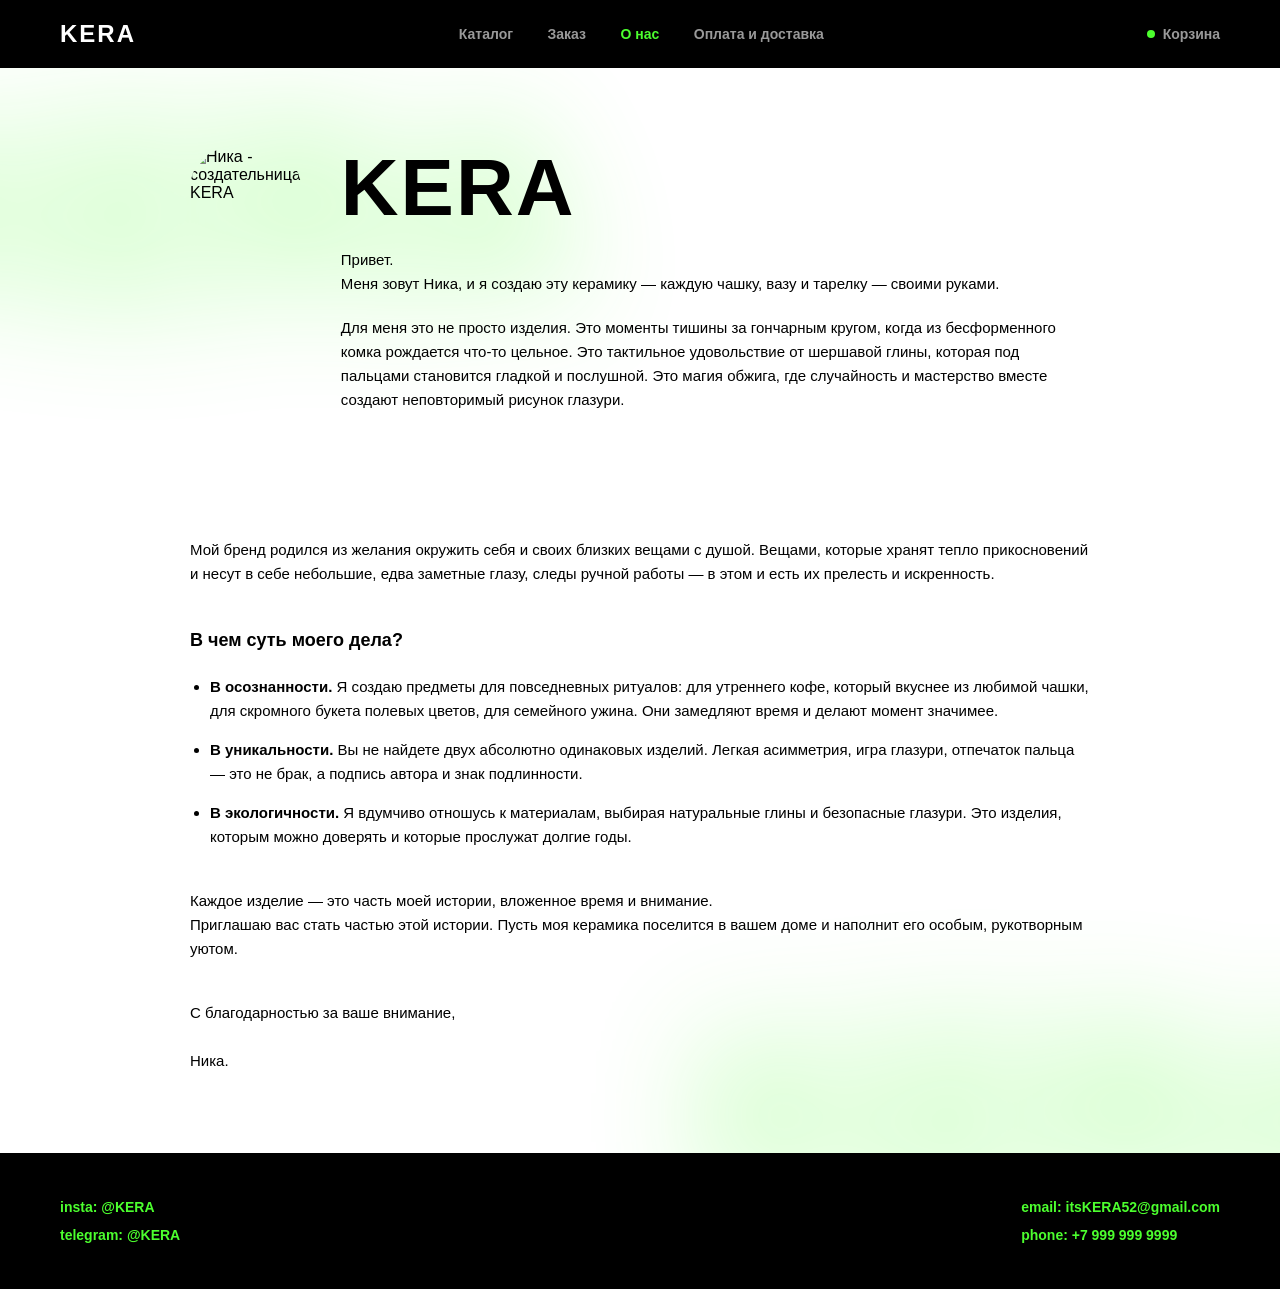
==== about.html @ 1e955043 "Add files via upload" ====
<!DOCTYPE html>
<html lang="ru">
<head>
    <meta charset="UTF-8">
    <meta name="viewport" content="width=device-width, initial-scale=1.0">
    <title>KERA — О нас</title>
    <link rel="stylesheet" href="style.css">
</head>
<body class="page-about">
    <header class="header-black">
        <a href="index.html" class="logo" style="color: white; text-decoration: none;">KERA</a>
        <nav>
            <a href="catalog.html">Каталог</a>
            <a href="order.html">Заказ</a>
            <a href="about.html" class="active" style="color: #4CFF2E;">О нас</a>
            <a href="delivery.html">Оплата и доставка</a>
        </nav>
        <div class="cart">
            <span class="cart-dot"></span> Корзина
        </div>
    </header>

    <main class="about-main">
        <div class="about-bg-blur">KERA</div>
        <div class="about-bg-blur blur-bottom">KERA</div>

        <div class="about-container">
            <div class="about-top">
                <img src="images/nika.jpg" alt="Ника - создательница KERA" class="about-photo">
                <div class="about-intro">
                    <h1 class="about-title">KERA</h1>
                    <p>Привет.<br>Меня зовут Ника, и я создаю эту керамику — каждую чашку, вазу и тарелку — своими руками.</p>
                    <p>Для меня это не просто изделия. Это моменты тишины за гончарным кругом, когда из бесформенного комка рождается что-то цельное. Это тактильное удовольствие от шершавой глины, которая под пальцами становится гладкой и послушной. Это магия обжига, где случайность и мастерство вместе создают неповторимый рисунок глазури.</p>
                </div>
            </div>

            <div class="about-text-block">
                <p>Мой бренд родился из желания окружить себя и своих близких вещами с душой. Вещами, которые хранят тепло прикосновений и несут в себе небольшие, едва заметные глазу, следы ручной работы — в этом и есть их прелесть и искренность.</p>

                <h3>В чем суть моего дела?</h3>
                <ul>
                    <li><b>В осознанности.</b> Я создаю предметы для повседневных ритуалов: для утреннего кофе, который вкуснее из любимой чашки, для скромного букета полевых цветов, для семейного ужина. Они замедляют время и делают момент значимее.</li>
                    <li><b>В уникальности.</b> Вы не найдете двух абсолютно одинаковых изделий. Легкая асимметрия, игра глазури, отпечаток пальца — это не брак, а подпись автора и знак подлинности.</li>
                    <li><b>В экологичности.</b> Я вдумчиво отношусь к материалам, выбирая натуральные глины и безопасные глазури. Это изделия, которым можно доверять и которые прослужат долгие годы.</li>
                </ul>

                <p>Каждое изделие — это часть моей истории, вложенное время и внимание.<br>
                Приглашаю вас стать частью этой истории. Пусть моя керамика поселится в вашем доме и наполнит его особым, рукотворным уютом.</p>
                
                <p class="signature">С благодарностью за ваше внимание,<br><br>Ника.</p>
            </div>
        </div>
    </main>

    <footer class="footer-black">
        <div class="contacts-left">
            <p>insta: @KERA</p>
            <p>telegram: @KERA</p>
        </div>
        <div class="contacts-right">
            <p>email: itsKERA52@gmail.com</p>
            <p>phone: +7 999 999 9999</p>
        </div>
    </footer>
</body>
</html>
---- style.css ----
/* Общие сбросы */
* {
    margin: 0;
    padding: 0;
    box-sizing: border-box;
}

body {
    font-family: Arial, sans-serif; /* Временно стандартный шрифт */
    background-color: #000;
}

/* --- ШАПКА --- */
.header-black {
    background-color: #000;
    color: #fff;
    display: flex;
    justify-content: space-between;
    align-items: center;
    padding: 20px 60px;
    font-weight: bold;
}

.header-black .logo {
    font-size: 24px;
    letter-spacing: 2px;
}

nav a {
    color: #999;
    text-decoration: none;
    margin: 0 15px;
    font-size: 14px;
    transition: color 0.3s;
}

nav a:hover {
    color: #fff;
}

.cart {
    font-size: 14px;
    color: #999;
    cursor: pointer;
}

/* --- ГЛАВНЫЙ ЭКРАН (Белый) --- */
.hero-white {
    background-color: #fff;
    position: relative;
    padding: 80px 20px;
    display: flex;
    justify-content: center;
    align-items: center;
    overflow: hidden;
    min-height: 60vh;
}

.hero-bg-blur {
    position: absolute;
    font-size: 300px;
    font-weight: 900;
    color: #4CFF2E; /* Тот самый зеленый */
    filter: blur(20px);
    opacity: 0.9;
    z-index: 1;
    top: 50%;
    left: 50%;
    transform: translate(-50%, -50%);
    pointer-events: none;
}

/* Декоративные звездочки */
.star {
    position: absolute;
    font-size: 40px;
    font-weight: bold;
    color: #000;
    z-index: 2;
}
.star-1 { top: 20%; left: 15%; }
.star-2 { top: 15%; right: 20%; }
.star-3 { bottom: 20%; left: 25%; }
.star-4 { bottom: 30%; right: 15%; }

.hero-content {
    position: relative;
    z-index: 3;
    text-align: center;
    max-width: 700px;
}

.hero-content h1 {
    font-size: 60px;
    letter-spacing: 5px;
    margin-bottom: 20px;
}

.hero-content p {
    font-size: 14px;
    line-height: 1.6;
    margin-bottom: 15px;
}

.hero-subtext {
    margin-top: 20px;
    font-size: 12px;
    color: #333;
}

.btn-catalog {
    background-color: #000;
    color: #fff;
    border: none;
    padding: 15px 50px;
    border-radius: 30px;
    font-weight: bold;
    font-size: 14px;
    cursor: pointer;
    margin-top: 30px;
    letter-spacing: 1px;
}

/* --- ХИТ ПРОДАЖ --- */
.featured-black {
    background-color: #000;
    color: #fff;
    display: flex;
    justify-content: space-between;
    align-items: center;
    padding: 80px 60px;
}

.featured-info {
    max-width: 400px;
}

.featured-info h2 {
    font-size: 28px;
    margin-bottom: 15px;
}

.featured-desc {
    font-size: 16px;
    color: #ccc;
    margin-bottom: 30px;
    line-height: 1.4;
}

.featured-price {
    font-size: 32px;
    font-weight: bold;
    margin-bottom: 30px;
}

.btn-add-cart {
    background-color: #4CFF2E; /* Неоновый зеленый из макета */
    color: #fff; /* Или #000, если в макете текст темный */
    border: none;
    padding: 15px 30px;
    border-radius: 30px;
    font-weight: bold;
    cursor: pointer;
    font-size: 14px;
}

.featured-img {
    width: 60%;
}

.featured-img img {
    width: 100%;
    height: auto;
    display: block;
}

/* --- ПОДВАЛ --- */
.footer-black {
    background-color: #000;
    color: #4CFF2E; /* Зеленый текст */
    display: flex;
    justify-content: space-between;
    padding: 40px 60px;
    font-size: 14px;
    font-weight: bold;
    line-height: 2;
}
/* --- СТИЛИ ДЛЯ СТРАНИЦЫ КАТАЛОГА --- */

/* Делаем фон страницы белым, если мы в каталоге */
.page-catalog {
    background-color: #fff;
    color: #000;
}

/* Зеленая точка возле корзины */
.cart {
    display: flex;
    align-items: center;
    gap: 8px;
}
.cart-dot {
    display: inline-block;
    width: 8px;
    height: 8px;
    background-color: #4CFF2E;
    border-radius: 50%;
}

.catalog-container {
    max-width: 1200px;
    margin: 0 auto;
    padding: 60px 20px;
}

/* Меню фильтров */
.catalog-filters {
    display: flex;
    gap: 40px;
    margin-bottom: 60px;
}

.catalog-filters a {
    text-decoration: none;
    color: #000;
    font-size: 14px;
    font-weight: bold;
    letter-spacing: 1px;
}

.catalog-filters a.active {
    color: #4CFF2E; /* Зеленый активный пункт */
}

/* Секции каталога */
.catalog-section {
    margin-bottom: 80px;
}

.section-title {
    color: #4CFF2E;
    font-size: 24px;
    margin-bottom: 30px;
    text-transform: uppercase;
}

/* Сетка товаров */
.products-grid {
    display: grid;
    grid-template-columns: repeat(3, 1fr);
    gap: 30px;
}

.product-card-light {
    display: flex;
    flex-direction: column;
}

.product-card-light img {
    width: 100%;
    aspect-ratio: 1 / 1; /* Делает картинки квадратными */
    object-fit: cover; /* Обрезает фото аккуратно, если пропорции другие */
    border-radius: 40px; /* Сильное скругление как в макете */
    margin-bottom: 20px;
    background-color: #f5f5f5; /* Серый фон на случай прозрачных PNG */
}

.product-bottom {
    display: flex;
    justify-content: space-between;
    align-items: center;
    padding: 0 10px;
}

/* Шрифт цены в стиле техно/киберпанк */
.price-tech {
    font-family: 'Syncopate', sans-serif;
    font-size: 16px;
    font-weight: 700;
    color: #000;
}

/* Кнопка "Добавить" (+) */
.btn-add-plus {
    width: 35px;
    height: 35px;
    background-color: #4CFF2E;
    color: #000;
    border: none;
    border-radius: 50%;
    font-size: 24px;
    font-weight: bold;
    cursor: pointer;
    display: flex;
    justify-content: center;
    align-items: center;
    line-height: 1;
}

/* Кнопка "Уже в корзине" (✔) */
.btn-added {
    width: 35px;
    height: 35px;
    background-color: #000;
    color: #4CFF2E;
    border: none;
    border-radius: 50%;
    font-size: 18px;
    cursor: pointer;
    display: flex;
    justify-content: center;
    align-items: center;
}
/* --- СТИЛИ ДЛЯ СТРАНИЦЫ "О НАС" --- */
.page-about {
    background-color: #fff;
    color: #000;
}

.about-main {
    position: relative;
    overflow: hidden; /* Чтобы размытый фон не вылезал за края */
    padding: 80px 20px;
    min-height: 100vh;
}

/* Размытый фон */
.about-bg-blur {
    position: absolute;
    font-size: 250px;
    font-weight: 900;
    color: #4CFF2E;
    filter: blur(60px);
    opacity: 0.4;
    z-index: 1;
    top: 0;
    left: -10%;
    pointer-events: none;
}

.blur-bottom {
    top: auto;
    bottom: -10%;
    right: -10%;
    left: auto;
}

.about-container {
    max-width: 900px;
    margin: 0 auto;
    position: relative;
    z-index: 2; /* Текст будет поверх размытого фона */
}

/* Верхний блок: фото + текст */
.about-top {
    display: flex;
    gap: 40px;
    align-items: flex-start;
    margin-bottom: 40px;
}

.about-photo {
    width: 350px;
    height: 350px;
    object-fit: cover;
    border-radius: 40px; /* Квадрат со скругленными углами из макета */
}

.about-title {
    font-size: 80px;
    font-weight: 900;
    letter-spacing: 2px;
    margin-bottom: 20px;
    line-height: 1;
}

.about-intro p {
    font-size: 15px;
    line-height: 1.6;
    margin-bottom: 20px;
}

/* Нижний текстовый блок */
.about-text-block {
    font-size: 15px;
    line-height: 1.6;
}

.about-text-block h3 {
    font-size: 18px;
    margin: 40px 0 20px 0;
}

.about-text-block ul {
    margin-bottom: 40px;
    padding-left: 20px;
}

.about-text-block li {
    margin-bottom: 15px;
}

.signature {
    margin-top: 40px;
}
/* --- СТИЛИ ДЛЯ ИНФОРМАЦИОННОЙ СТРАНИЦЫ (Оплата и доставка) --- */
.page-info {
    background-color: #fff;
    color: #000;
}

.info-container {
    max-width: 800px; /* Ограничиваем ширину для удобства чтения */
    margin: 0 auto;
    padding: 80px 20px;
}

.info-section {
    margin-bottom: 80px;
}

.info-title {
    text-align: center;
    font-size: 28px;
    font-weight: 900;
    margin-bottom: 40px;
    letter-spacing: 1px;
}

.info-subtitle {
    color: #4CFF2E; /* Зеленый цвет для подзаголовков */
    font-size: 16px;
    margin-top: 40px;
    margin-bottom: 15px;
    text-transform: uppercase;
}

.info-text {
    font-size: 15px;
    line-height: 1.6;
    margin-bottom: 15px;
}

/* Широкий шрифт для цифр и аббревиатур (как в макете) */
.tech-text {
    font-family: 'Syncopate', sans-serif;
    font-weight: 700;
    font-size: 14px;
}
/* --- СТИЛИ ДЛЯ СТРАНИЦЫ ЗАКАЗА --- */

.order-header-block {
    text-align: center;
    margin-bottom: 60px;
}

.order-subtitle-green {
    color: #4CFF2E;
    font-weight: bold;
    font-size: 16px;
    margin-bottom: 15px;
}

.order-subtitle-bold {
    font-weight: bold;
    font-size: 16px;
    line-height: 1.5;
}

.order-section {
    margin-bottom: 60px;
}

.order-client-type {
    font-size: 24px;
    font-weight: 900;
    margin-bottom: 40px;
    text-transform: uppercase;
}

.order-item {
    margin-bottom: 25px;
}

.order-item-title {
    font-weight: bold;
    font-size: 16px;
    margin-bottom: 10px;
}

/* Стилизация списков с точками */
.order-list {
    list-style-type: disc;
    padding-left: 20px;
    margin-bottom: 15px;
}

.order-list li {
    font-size: 15px;
    line-height: 1.6;
    margin-bottom: 8px;
}

.order-note {
    font-size: 15px;
    line-height: 1.6;
    margin-top: 15px;
}

/* Финальный блок с кнопкой */
.order-action-block {
    text-align: center;
    margin-top: 80px;
    margin-bottom: 40px;
}

.order-action-block p {
    font-weight: bold;
    font-size: 16px;
    line-height: 1.5;
    margin-bottom: 30px;
}

.btn-order-main {
    display: inline-block;
    background-color: #4CFF2E;
    color: #fff; /* Или #000, если нужно сделать текст черным */
    text-decoration: none;
    font-weight: bold;
    font-size: 16px;
    padding: 15px 40px;
    border-radius: 30px;
    transition: background-color 0.3s;
}

.btn-order-main:hover {
    background-color: #3ade22; /* Немного темнеет при наведении */
}
/* =========================================
   СТИЛИ ДЛЯ ВЫЕЗЖАЮЩЕЙ КОРЗИНЫ
   ========================================= */
.cart-overlay {
    position: fixed;
    top: 0;
    left: 0;
    width: 100%;
    height: 100%;
    background: rgba(0,0,0,0.6);
    z-index: 1000;
    display: flex;
    justify-content: flex-end;
    opacity: 0;
    pointer-events: none;
    transition: opacity 0.3s ease;
}
.cart-overlay.active {
    opacity: 1;
    pointer-events: auto;
}
.cart-panel {
    width: 450px;
    background: #fff;
    height: 100%;
    padding: 40px;
    transform: translateX(100%);
    transition: transform 0.3s ease;
    display: flex;
    flex-direction: column;
    color: #000;
}
.cart-overlay.active .cart-panel {
    transform: translateX(0);
}
.cart-header {
    display: flex;
    justify-content: space-between;
    align-items: center;
    border-bottom: 1px solid #000;
    padding-bottom: 20px;
    margin-bottom: 30px;
}
.cart-header h2 {
    font-size: 20px;
    font-weight: 900;
}
.close-cart {
    background: none;
    border: none;
    font-size: 30px;
    cursor: pointer;
}
.cart-item {
    display: flex;
    align-items: center;
    justify-content: space-between;
    margin-bottom: 20px;
}
.cart-item img {
    width: 60px;
    height: 60px;
    border-radius: 15px;
    object-fit: cover;
    background: #f5f5f5;
}
.cart-item-controls {
    display: flex;
    align-items: center;
    gap: 15px;
    font-weight: bold;
}
.qty-btn {
    background: none;
    border: none;
    font-size: 20px;
    cursor: pointer;
}
.remove-item {
    background: none;
    border: none;
    font-size: 20px;
    cursor: pointer;
    color: #000;
}
.cart-footer {
    margin-top: auto;
    border-top: 1px solid #000;
    padding-top: 20px;
}
.cart-total {
    display: flex;
    justify-content: space-between;
    font-weight: 900;
    font-size: 16px;
    margin-bottom: 20px;
}
.btn-checkout {
    display: block;
    text-align: center;
    background-color: #4CFF2E;
    color: #fff;
    text-decoration: none;
    font-weight: bold;
    padding: 15px;
    border-radius: 30px;
    font-size: 14px;
    transition: 0.3s;
}
.btn-checkout:hover {
    background-color: #3ade22;
}

/* =========================================
   СТИЛИ ДЛЯ СТРАНИЦЫ ОФОРМЛЕНИЯ ЗАКАЗА
   ========================================= */
.page-checkout {
    background-color: #fff;
    color: #000;
}
.checkout-container {
    max-width: 1000px;
    margin: 0 auto;
    padding: 60px 20px;
}
.checkout-top {
    display: flex;
    justify-content: space-between;
    align-items: center;
    border-bottom: 1px solid #000;
    padding-bottom: 20px;
    margin-bottom: 40px;
}
.back-link {
    font-size: 24px;
    color: #000;
    text-decoration: none;
}
.checkout-title {
    font-size: 20px;
    font-weight: 900;
}
.checkout-layout {
    display: flex;
    gap: 100px;
}
.checkout-form-section {
    flex: 1;
}
.checkout-desc {
    font-size: 14px;
    margin-bottom: 40px;
    line-height: 1.5;
}
.form-group {
    margin-bottom: 20px;
}
.form-group label {
    display: block;
    font-size: 12px;
    margin-bottom: 8px;
}
.form-input {
    width: 100%;
    padding: 15px;
    background-color: #E5E5E5; /* Светло-серый фон как в макете */
    border: none;
    border-radius: 10px;
    font-size: 14px;
    font-family: inherit;
    outline: none;
}
.form-input:focus {
    box-shadow: 0 0 0 2px #4CFF2E; /* Зеленая обводка при клике */
}
.phone-input-wrapper {
    position: relative;
    display: flex;
    align-items: center;
}
.flag {
    position: absolute;
    left: 15px;
    font-size: 14px;
}
.phone-group .form-input {
    padding-left: 60px; /* Отступ для флага */
}
.form-checkbox {
    display: flex;
    align-items: center;
    gap: 10px;
    margin: 30px 0;
    font-size: 12px;
}
.btn-checkout-submit {
    background-color: #4CFF2E;
    color: #fff;
    border: none;
    padding: 15px 40px;
    border-radius: 30px;
    font-weight: bold;
    font-size: 14px;
    cursor: pointer;
}
.checkout-summary {
    width: 350px;
}
.summary-totals {
    margin-top: 50px;
}
.summary-line {
    display: flex;
    justify-content: flex-end;
    align-items: flex-end;
    gap: 10px;
    margin-bottom: 15px;
    font-size: 12px;
    font-weight: bold;
}
.underline-blank {
    display: inline-block;
    width: 100px;
    border-bottom: 1px solid #000;
}
.total-line {
    font-size: 14px;
}
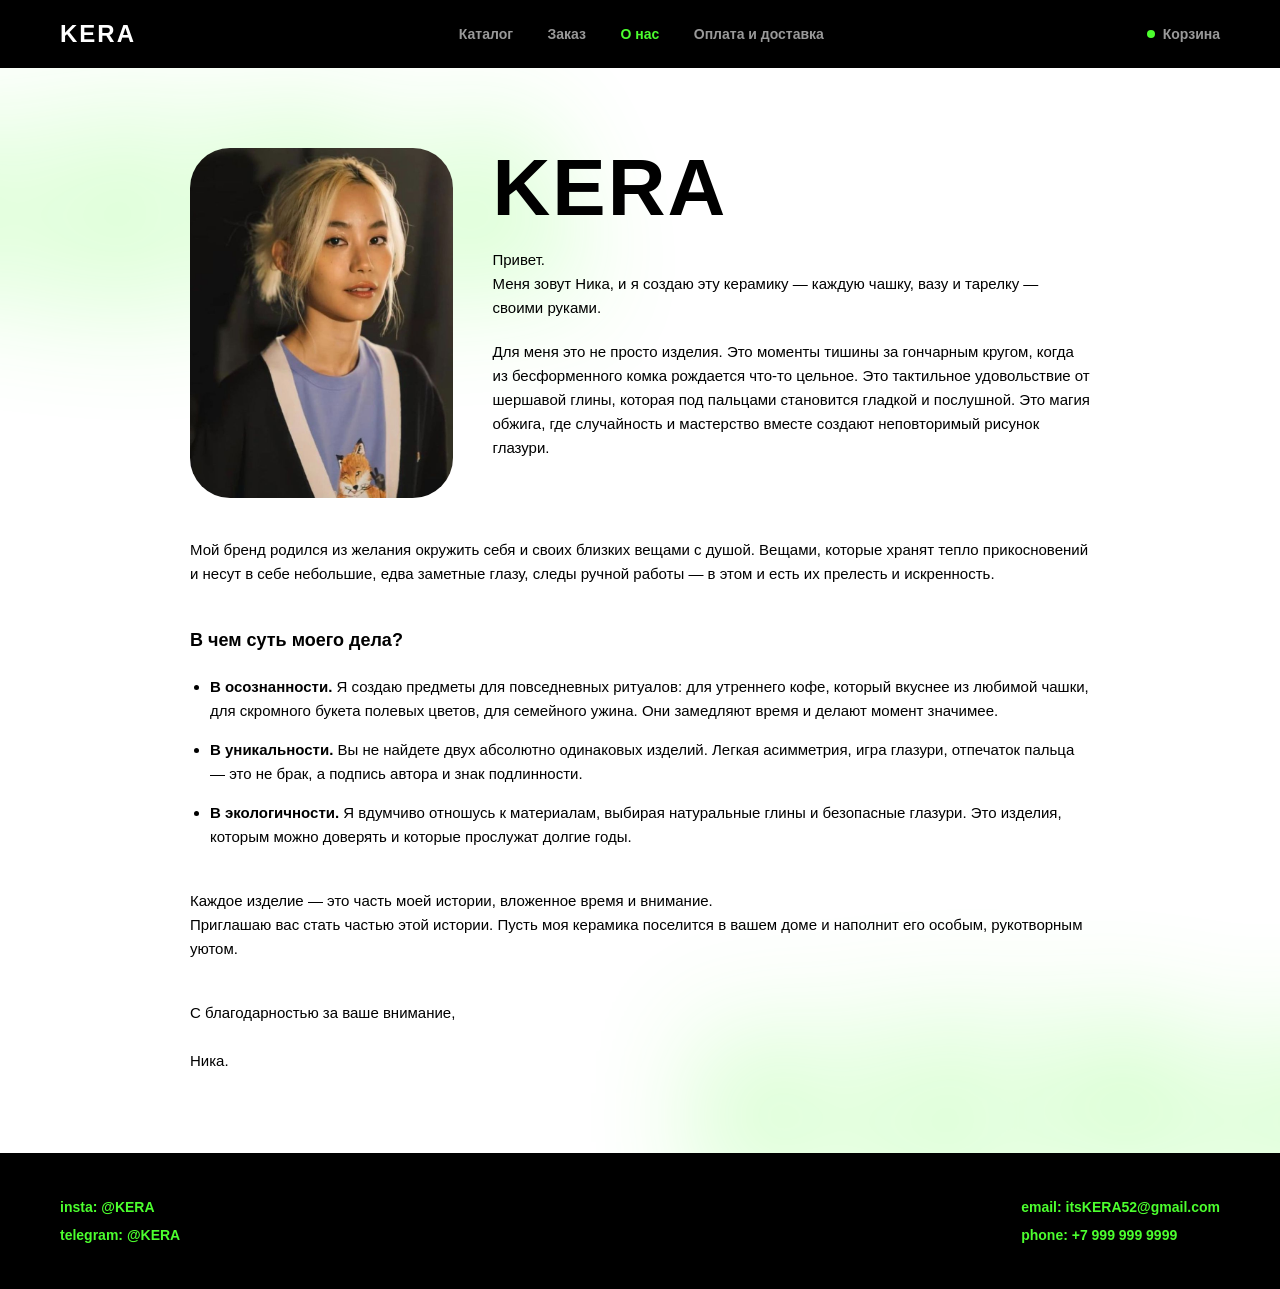
==== commit 88548f64: "Update about.html" ====
--- a/about.html
+++ b/about.html
@@ -26,7 +26,7 @@
 
         <div class="about-container">
             <div class="about-top">
-                <img src="images/nika.jpg" alt="Ника - создательница KERA" class="about-photo">
+                <img src="NIKA.jpg" alt="Ника - создательница KERA" class="about-photo">
                 <div class="about-intro">
                     <h1 class="about-title">KERA</h1>
                     <p>Привет.<br>Меня зовут Ника, и я создаю эту керамику — каждую чашку, вазу и тарелку — своими руками.</p>
@@ -63,4 +63,4 @@
         </div>
     </footer>
 </body>
-</html>+</html>
